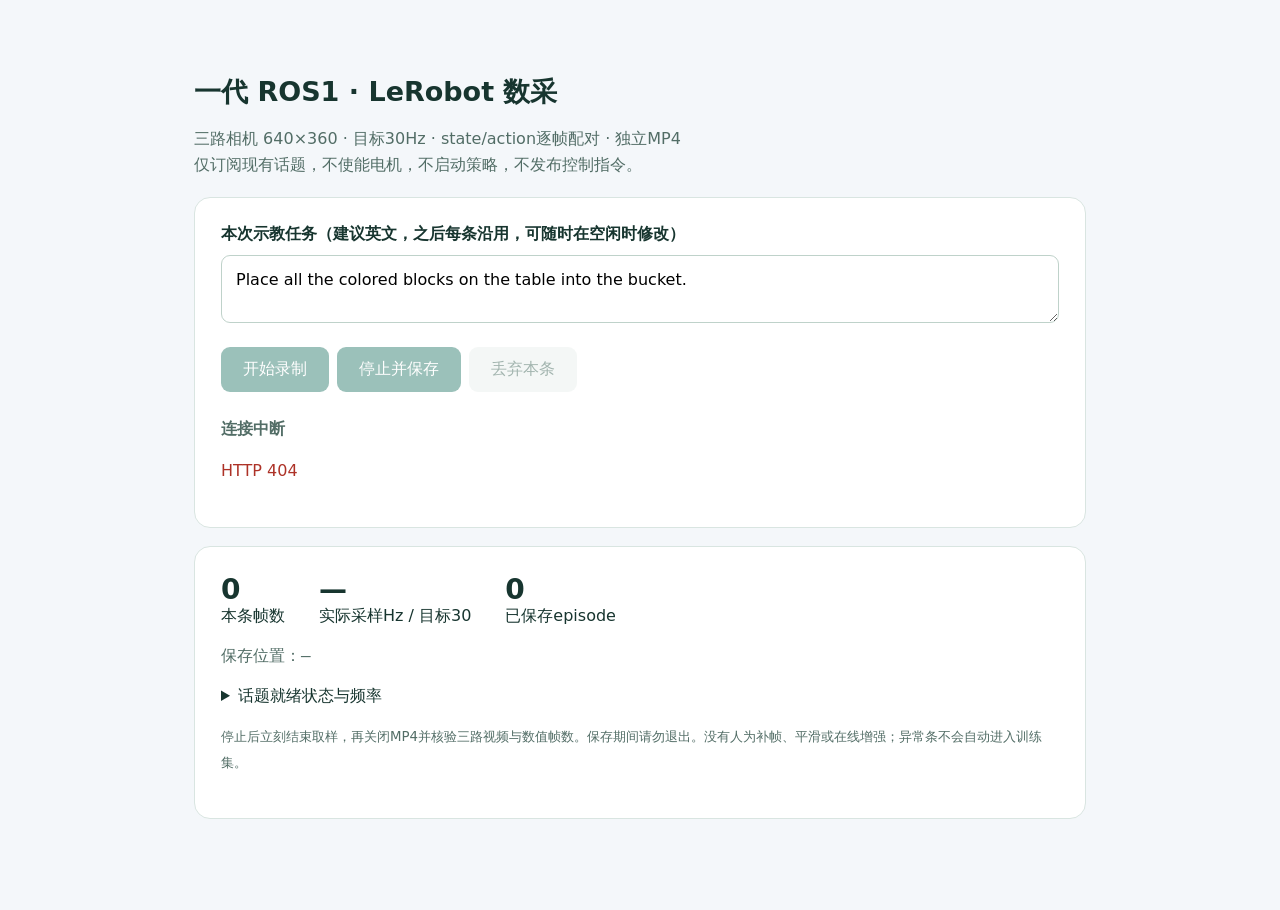
==== ros1_collector/index.html @ 86ff337a "Add minimal ROS1 BPX v1 LeRobot MP4 data collector" ====
<!doctype html>
<html lang="zh-CN"><head><meta charset="utf-8"><meta name="viewport" content="width=device-width,initial-scale=1">
<title>一代 ROS1 · LeRobot 数采</title><style>
*{box-sizing:border-box}body{margin:0;background:#f4f7fa;color:#17352f;font:16px system-ui,sans-serif}
main{max-width:940px;margin:50px auto;padding:24px}section{background:white;border:1px solid #d9e5e1;border-radius:16px;padding:26px;margin:18px 0}
h1{font-size:27px;margin:0 0 12px}p,small{color:#526d66;line-height:1.65}textarea{font:inherit;width:100%;padding:14px;border:1px solid #bfd2ca;border-radius:9px;margin:10px 0 20px}
button{font:inherit;padding:12px 22px;border:0;border-radius:9px;background:#146d5c;color:white;cursor:pointer;margin:0 8px 8px 0}
button.secondary{background:#e6eeea;color:#244f42}button:disabled{opacity:.42;cursor:default}.metrics{display:flex;gap:34px;flex-wrap:wrap}.metric strong{font-size:28px;display:block}
pre{white-space:pre-wrap;overflow-wrap:anywhere;background:#f4f7f6;padding:14px;border-radius:8px;font-size:13px}#error{color:#ad3227}#state{font-weight:700}label{font-weight:600}
</style></head><body><main>
<h1>一代 ROS1 · LeRobot 数采</h1><p>三路相机 640×360 · 目标30Hz · state/action逐帧配对 · 独立MP4<br>仅订阅现有话题，不使能电机，不启动策略，不发布控制指令。</p>
<section><label for="task">本次示教任务（建议英文，之后每条沿用，可随时在空闲时修改）</label>
<textarea id="task" rows="2" maxlength="256">Place all the colored blocks on the table into the bucket.</textarea>
<button id="start">开始录制</button><button id="stop" disabled>停止并保存</button><button id="discard" class="secondary" disabled>丢弃本条</button>
<p id="state">正在连接…</p><p id="error" role="alert"></p></section>
<section><div class="metrics"><div class="metric"><strong id="frames">0</strong>本条帧数</div><div class="metric"><strong id="fps">—</strong>实际采样Hz / 目标30</div><div class="metric"><strong id="episodes">0</strong>已保存episode</div></div>
<p>保存位置：<code id="path">—</code></p><p id="message"></p><details><summary>话题就绪状态与频率</summary><pre id="health"></pre></details>
<p><small>停止后立刻结束取样，再关闭MP4并核验三路视频与数值帧数。保存期间请勿退出。没有人为补帧、平滑或在线增强；异常条不会自动进入训练集。</small></p></section>
</main><script>
const $=id=>document.getElementById(id);let busy=false,requestError='';
try{$('task').value=localStorage.getItem('bpxV1Task')||$('task').value}catch(e){}
const labels={idle:'空闲',starting:'正在初始化录制',recording:'正在录制',saving:'已停止取样 · 正在关闭视频并校验保存',discarding:'正在丢弃本条临时数据',error:'录制异常 · 请检查话题，丢弃本条后重录'};
function show(s){$('frames').textContent=s.frames;$('fps').textContent=s.effective_fps==null?'—':s.effective_fps.toFixed(1);$('episodes').textContent=s.saved_episodes;$('path').textContent=s.output_dir;$('state').textContent=labels[s.state]||s.state;$('error').textContent=s.error||requestError;$('health').textContent=JSON.stringify(s.health,null,2);$('start').disabled=busy||s.state!=='idle'||!s.health.ready;$('stop').disabled=busy||s.state!=='recording';$('discard').disabled=busy||!['recording','error'].includes(s.state);$('task').disabled=s.state!=='idle';if(s.last){$('message').textContent=s.last.discarded?s.last.message:`已保存 episode ${s.last.episode_index}：${s.last.frames}帧，实际${s.last.effective_fps.toFixed(2)}Hz。${s.last.warning||''}`}else if(s.state==='idle'){$('message').textContent=s.health.ready?'数据已就绪，可以开始示教。':'等待相机、关节反馈和遥操动作指令；不需要启动推理。'}}
async function refresh(){try{const r=await fetch('/api/state');if(!r.ok)throw Error('HTTP '+r.status);show(await r.json())}catch(e){$('state').textContent='连接中断';$('error').textContent=e.message;$('start').disabled=true;$('stop').disabled=true;$('discard').disabled=true}}
async function action(path){if(busy)return;busy=true;requestError='';try{const task=$('task').value.trim();const r=await fetch('/api/'+path,{method:'POST',headers:{'Content-Type':'application/json','X-BPX-Collector':'1'},body:JSON.stringify({task})});const s=await r.json();if(!r.ok)throw Error(s.error);try{localStorage.setItem('bpxV1Task',task)}catch(e){}busy=false;show(s)}catch(e){requestError=e.message;$('error').textContent=requestError}finally{busy=false;await refresh()}}
$('start').onclick=()=>action('start');$('stop').onclick=()=>action('stop');$('discard').onclick=()=>{if(confirm('丢弃当前未保存的数据？已保存的episode不会受影响。'))action('discard')};setInterval(refresh,1000);refresh();
</script></body></html>
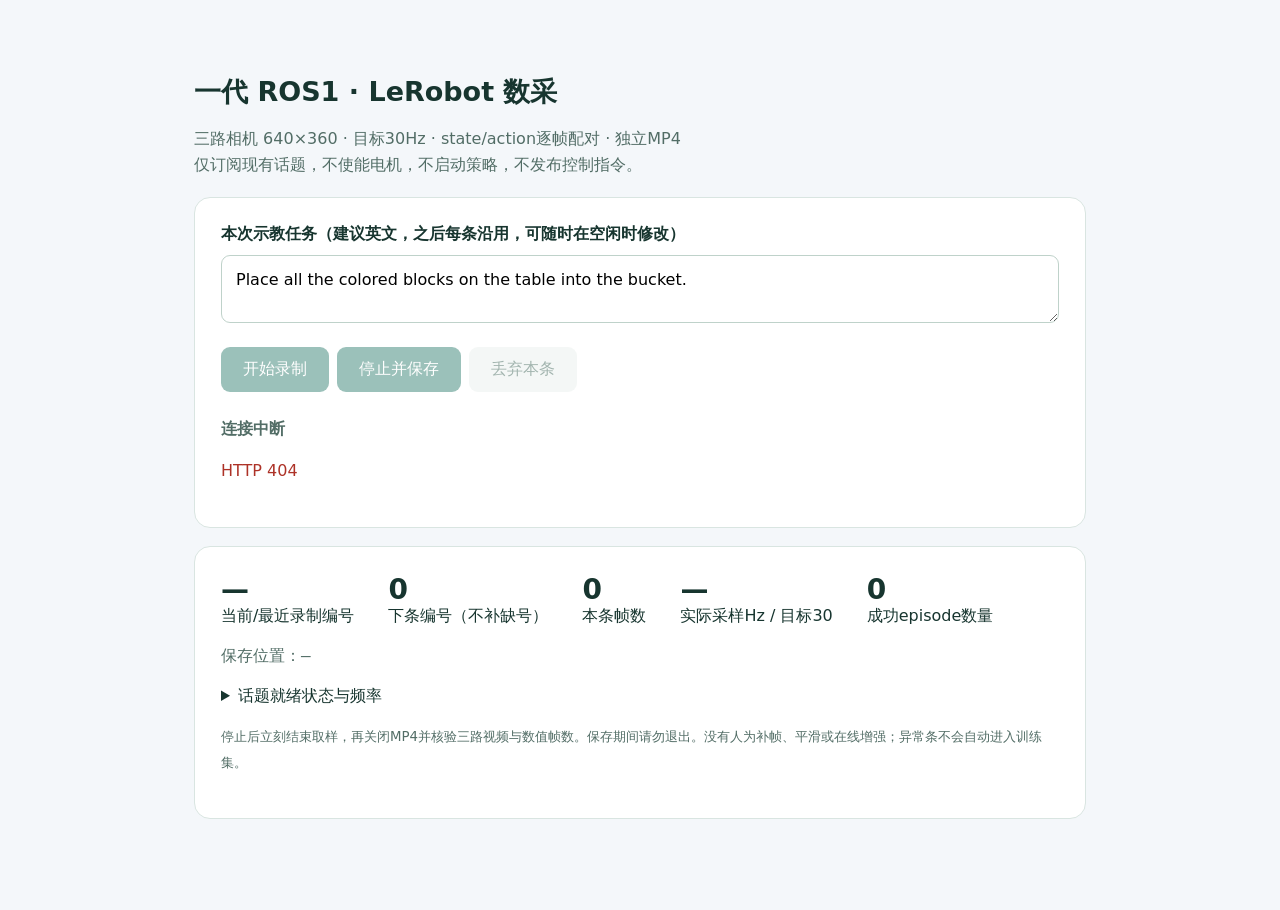
==== commit bb2fd4a3: "Fix ROS1 NumPy save compatibility and add monotonic recording numbers" ====
--- a/ros1_collector/index.html
+++ b/ros1_collector/index.html
@@ -11,17 +11,17 @@
 <h1>一代 ROS1 · LeRobot 数采</h1><p>三路相机 640×360 · 目标30Hz · state/action逐帧配对 · 独立MP4<br>仅订阅现有话题，不使能电机，不启动策略，不发布控制指令。</p>
 <section><label for="task">本次示教任务（建议英文，之后每条沿用，可随时在空闲时修改）</label>
 <textarea id="task" rows="2" maxlength="256">Place all the colored blocks on the table into the bucket.</textarea>
-<button id="start">开始录制</button><button id="stop" disabled>停止并保存</button><button id="discard" class="secondary" disabled>丢弃本条</button>
+<button id="start">开始录制</button><button id="stop" disabled>停止并保存</button><button id="retry" class="secondary" hidden>重试保存本条</button><button id="discard" class="secondary" disabled>丢弃本条</button>
 <p id="state">正在连接…</p><p id="error" role="alert"></p></section>
-<section><div class="metrics"><div class="metric"><strong id="frames">0</strong>本条帧数</div><div class="metric"><strong id="fps">—</strong>实际采样Hz / 目标30</div><div class="metric"><strong id="episodes">0</strong>已保存episode</div></div>
+<section><div class="metrics"><div class="metric"><strong id="takeNumber">—</strong>当前/最近录制编号</div><div class="metric"><strong id="nextNumber">0</strong>下条编号（不补缺号）</div><div class="metric"><strong id="frames">0</strong>本条帧数</div><div class="metric"><strong id="fps">—</strong>实际采样Hz / 目标30</div><div class="metric"><strong id="episodes">0</strong>成功episode数量</div></div>
 <p>保存位置：<code id="path">—</code></p><p id="message"></p><details><summary>话题就绪状态与频率</summary><pre id="health"></pre></details>
 <p><small>停止后立刻结束取样，再关闭MP4并核验三路视频与数值帧数。保存期间请勿退出。没有人为补帧、平滑或在线增强；异常条不会自动进入训练集。</small></p></section>
 </main><script>
 const $=id=>document.getElementById(id);let busy=false,requestError='';
 try{$('task').value=localStorage.getItem('bpxV1Task')||$('task').value}catch(e){}
-const labels={idle:'空闲',starting:'正在初始化录制',recording:'正在录制',saving:'已停止取样 · 正在关闭视频并校验保存',discarding:'正在丢弃本条临时数据',error:'录制异常 · 请检查话题，丢弃本条后重录'};
-function show(s){$('frames').textContent=s.frames;$('fps').textContent=s.effective_fps==null?'—':s.effective_fps.toFixed(1);$('episodes').textContent=s.saved_episodes;$('path').textContent=s.output_dir;$('state').textContent=labels[s.state]||s.state;$('error').textContent=s.error||requestError;$('health').textContent=JSON.stringify(s.health,null,2);$('start').disabled=busy||s.state!=='idle'||!s.health.ready;$('stop').disabled=busy||s.state!=='recording';$('discard').disabled=busy||!['recording','error'].includes(s.state);$('task').disabled=s.state!=='idle';if(s.last){$('message').textContent=s.last.discarded?s.last.message:`已保存 episode ${s.last.episode_index}：${s.last.frames}帧，实际${s.last.effective_fps.toFixed(2)}Hz。${s.last.warning||''}`}else if(s.state==='idle'){$('message').textContent=s.health.ready?'数据已就绪，可以开始示教。':'等待相机、关节反馈和遥操动作指令；不需要启动推理。'}}
+const labels={idle:'空闲',starting:'正在初始化录制',recording:'正在录制',saving:'已停止取样 · 正在关闭视频并校验保存',discarding:'正在丢弃本条临时数据',error:'采集或保存异常 · 临时数据已保留，请看下方具体原因'};
+function show(s){$('takeNumber').textContent=s.take_number??s.last?.take_number??'—';$('nextNumber').textContent=s.next_take_number??'—';$('frames').textContent=s.frames;$('fps').textContent=s.effective_fps==null?'—':s.effective_fps.toFixed(1);$('episodes').textContent=s.saved_episodes;$('path').textContent=s.output_dir;$('state').textContent=labels[s.state]||s.state;$('error').textContent=s.error||requestError;$('health').textContent=JSON.stringify(s.health,null,2);$('start').disabled=busy||s.state!=='idle'||!s.health.ready;$('stop').disabled=busy||s.state!=='recording';$('discard').disabled=busy||!['recording','error'].includes(s.state);$('retry').hidden=s.state!=='error'||s.take_number==null;$('retry').disabled=busy;$('task').disabled=s.state!=='idle';if(s.last&&s.state==='idle'){$('message').textContent=s.last.discarded?s.last.message:`已保存录制 ${s.last.take_number??'—'}（LeRobot episode ${s.last.episode_index}）：${s.last.frames}帧，实际${s.last.effective_fps.toFixed(2)}Hz。${s.last.warning||''}`}else if(s.state==='idle'){$('message').textContent=s.health.ready?'数据已就绪，可以开始示教。':'等待相机、关节反馈和遥操动作指令；不需要启动推理。'}else{$('message').textContent=s.state==='error'?'当前条未确认为保存成功。修复后可重试保存；丢弃会删除本条临时数据。':'录制目录：'+s.takes_dir+'/'+(s.take_number??'—')}}
 async function refresh(){try{const r=await fetch('/api/state');if(!r.ok)throw Error('HTTP '+r.status);show(await r.json())}catch(e){$('state').textContent='连接中断';$('error').textContent=e.message;$('start').disabled=true;$('stop').disabled=true;$('discard').disabled=true}}
 async function action(path){if(busy)return;busy=true;requestError='';try{const task=$('task').value.trim();const r=await fetch('/api/'+path,{method:'POST',headers:{'Content-Type':'application/json','X-BPX-Collector':'1'},body:JSON.stringify({task})});const s=await r.json();if(!r.ok)throw Error(s.error);try{localStorage.setItem('bpxV1Task',task)}catch(e){}busy=false;show(s)}catch(e){requestError=e.message;$('error').textContent=requestError}finally{busy=false;await refresh()}}
-$('start').onclick=()=>action('start');$('stop').onclick=()=>action('stop');$('discard').onclick=()=>{if(confirm('丢弃当前未保存的数据？已保存的episode不会受影响。'))action('discard')};setInterval(refresh,1000);refresh();
+$('start').onclick=()=>action('start');$('stop').onclick=()=>action('stop');$('retry').onclick=()=>action('retry');$('discard').onclick=()=>{if(confirm('丢弃当前未保存的数据？该编号不再复用，已保存的episode不会受影响。'))action('discard')};setInterval(refresh,1000);refresh();
 </script></body></html>
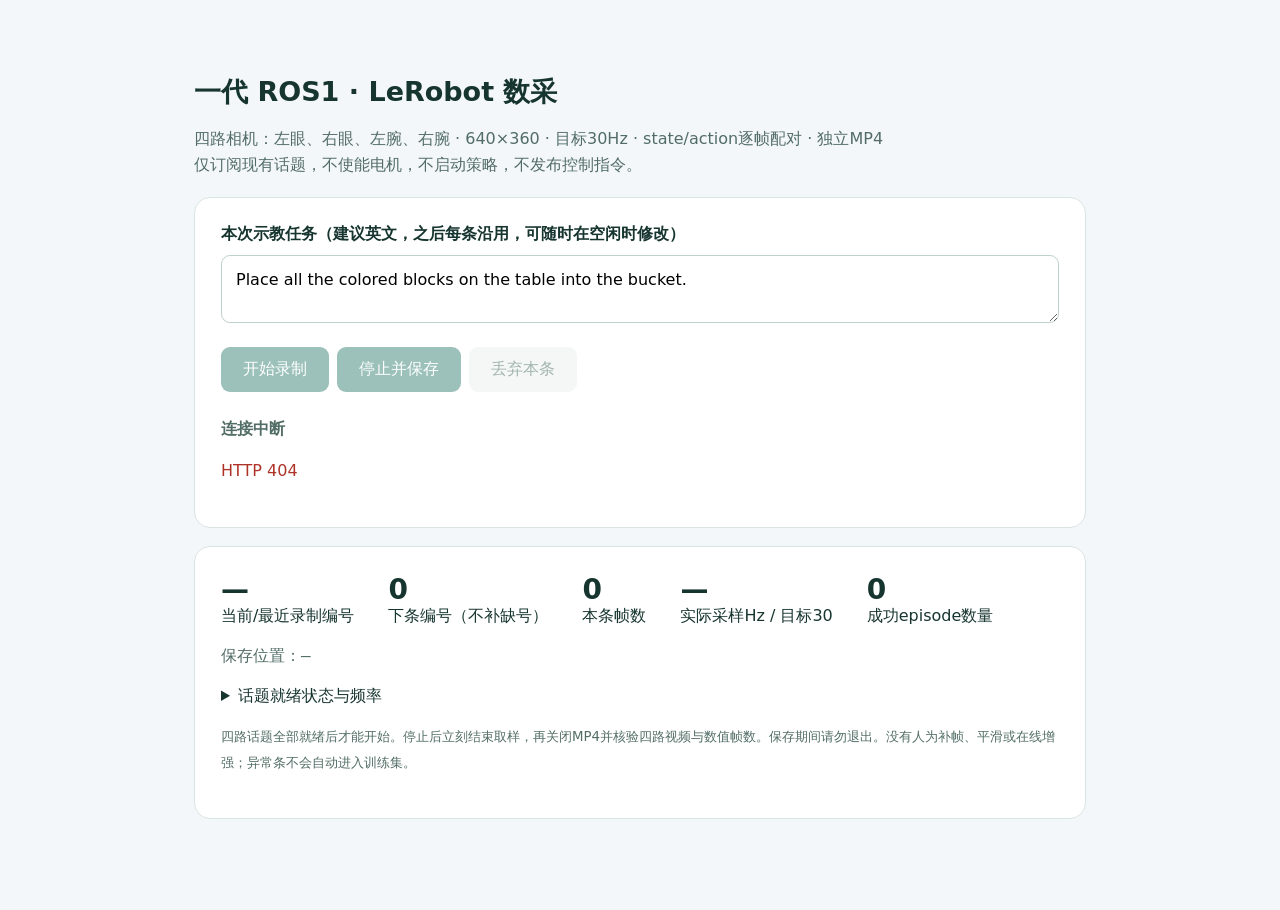
==== commit 4228cc03: "Capture all four ROS1 cameras with safe dataset and numbering transition" ====
--- a/ros1_collector/index.html
+++ b/ros1_collector/index.html
@@ -8,14 +8,14 @@
 button.secondary{background:#e6eeea;color:#244f42}button:disabled{opacity:.42;cursor:default}.metrics{display:flex;gap:34px;flex-wrap:wrap}.metric strong{font-size:28px;display:block}
 pre{white-space:pre-wrap;overflow-wrap:anywhere;background:#f4f7f6;padding:14px;border-radius:8px;font-size:13px}#error{color:#ad3227}#state{font-weight:700}label{font-weight:600}
 </style></head><body><main>
-<h1>一代 ROS1 · LeRobot 数采</h1><p>三路相机 640×360 · 目标30Hz · state/action逐帧配对 · 独立MP4<br>仅订阅现有话题，不使能电机，不启动策略，不发布控制指令。</p>
+<h1>一代 ROS1 · LeRobot 数采</h1><p>四路相机：左眼、右眼、左腕、右腕 · 640×360 · 目标30Hz · state/action逐帧配对 · 独立MP4<br>仅订阅现有话题，不使能电机，不启动策略，不发布控制指令。</p>
 <section><label for="task">本次示教任务（建议英文，之后每条沿用，可随时在空闲时修改）</label>
 <textarea id="task" rows="2" maxlength="256">Place all the colored blocks on the table into the bucket.</textarea>
 <button id="start">开始录制</button><button id="stop" disabled>停止并保存</button><button id="retry" class="secondary" hidden>重试保存本条</button><button id="discard" class="secondary" disabled>丢弃本条</button>
 <p id="state">正在连接…</p><p id="error" role="alert"></p></section>
 <section><div class="metrics"><div class="metric"><strong id="takeNumber">—</strong>当前/最近录制编号</div><div class="metric"><strong id="nextNumber">0</strong>下条编号（不补缺号）</div><div class="metric"><strong id="frames">0</strong>本条帧数</div><div class="metric"><strong id="fps">—</strong>实际采样Hz / 目标30</div><div class="metric"><strong id="episodes">0</strong>成功episode数量</div></div>
 <p>保存位置：<code id="path">—</code></p><p id="message"></p><details><summary>话题就绪状态与频率</summary><pre id="health"></pre></details>
-<p><small>停止后立刻结束取样，再关闭MP4并核验三路视频与数值帧数。保存期间请勿退出。没有人为补帧、平滑或在线增强；异常条不会自动进入训练集。</small></p></section>
+<p><small>四路话题全部就绪后才能开始。停止后立刻结束取样，再关闭MP4并核验四路视频与数值帧数。保存期间请勿退出。没有人为补帧、平滑或在线增强；异常条不会自动进入训练集。</small></p></section>
 </main><script>
 const $=id=>document.getElementById(id);let busy=false,requestError='';
 try{$('task').value=localStorage.getItem('bpxV1Task')||$('task').value}catch(e){}
